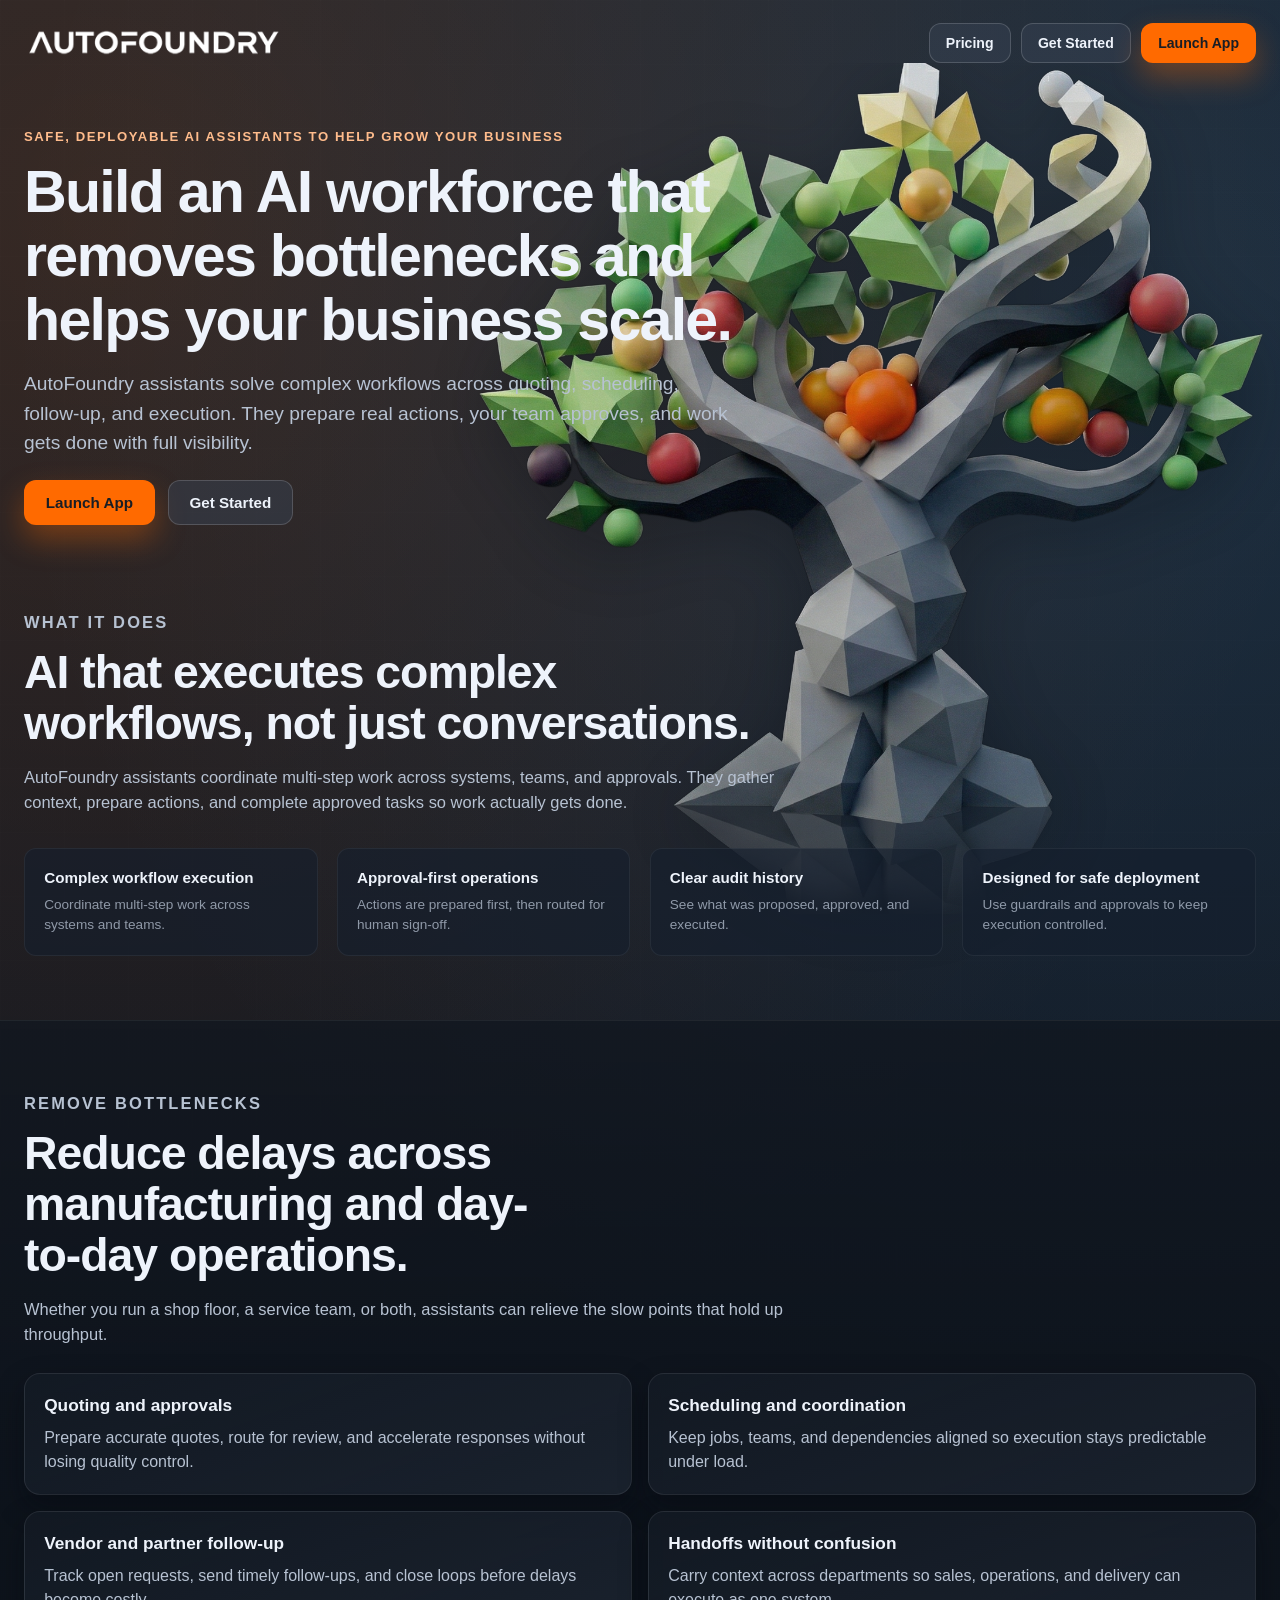
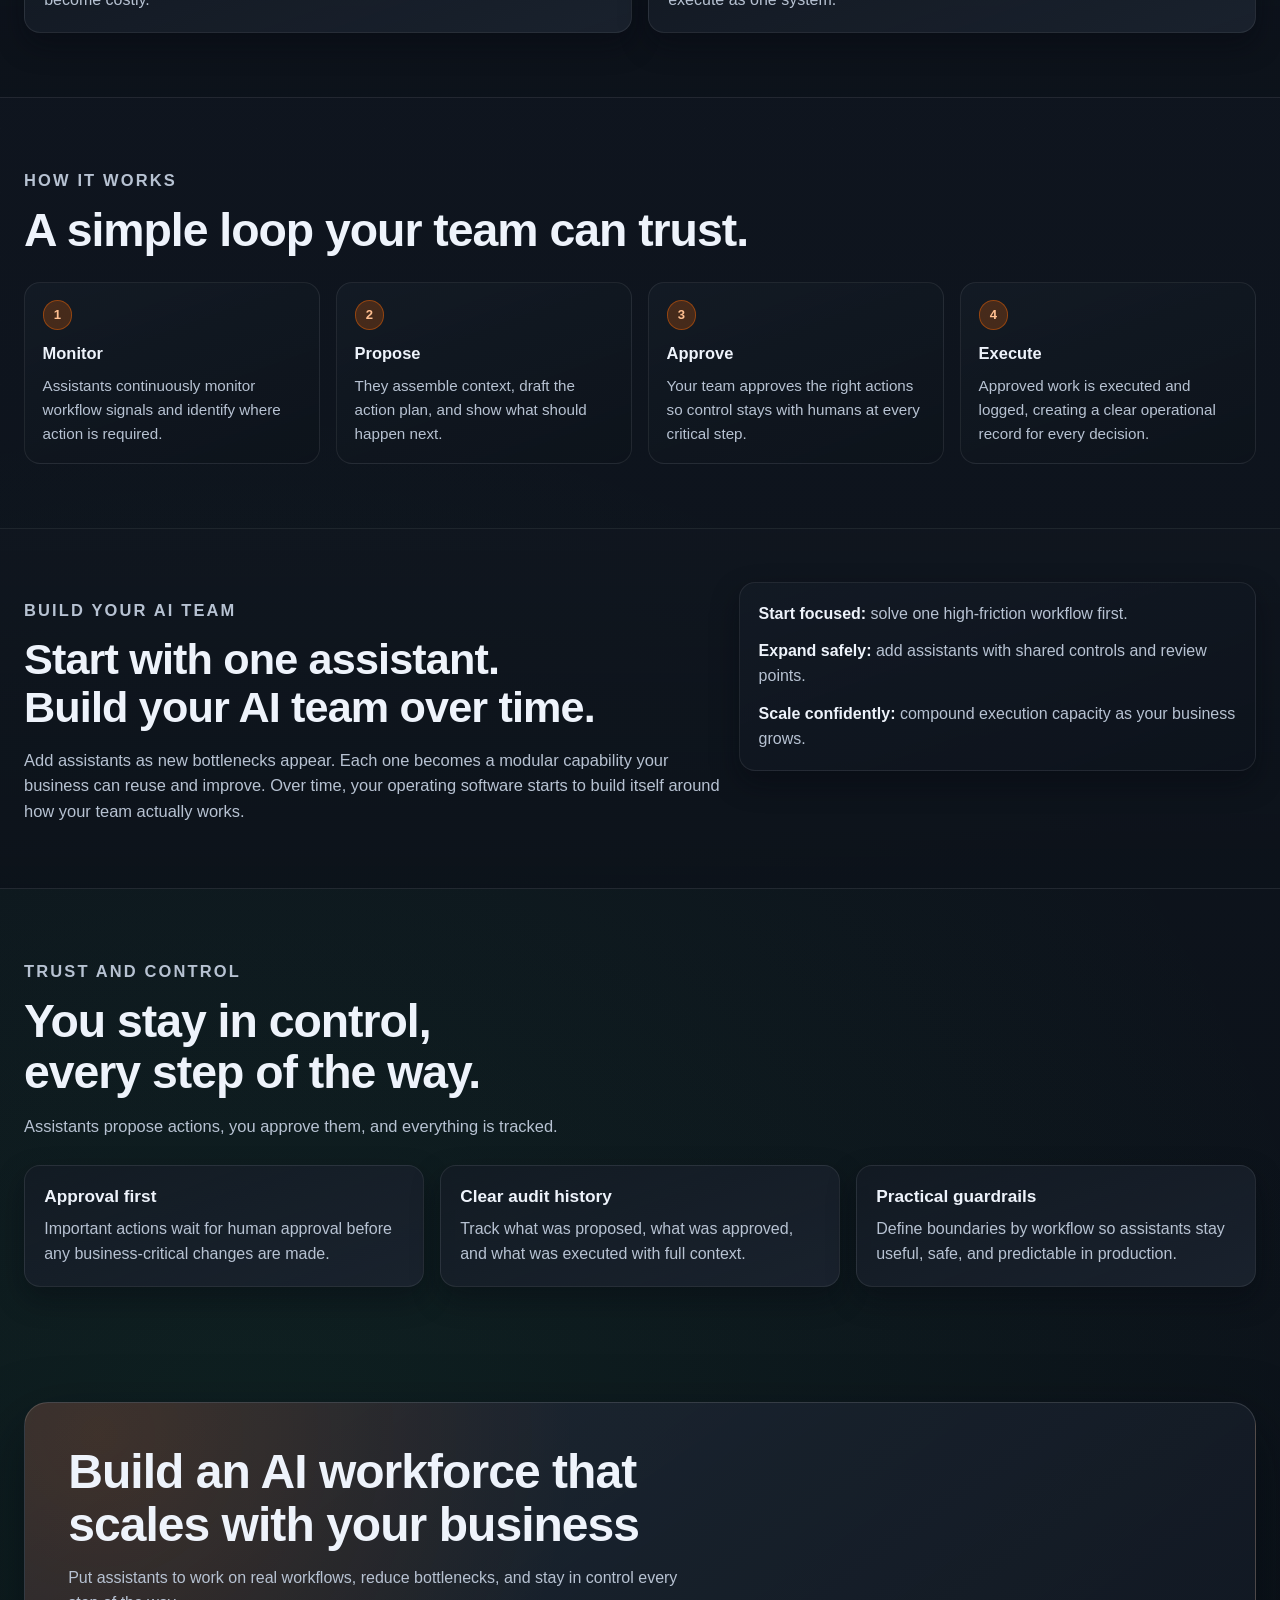
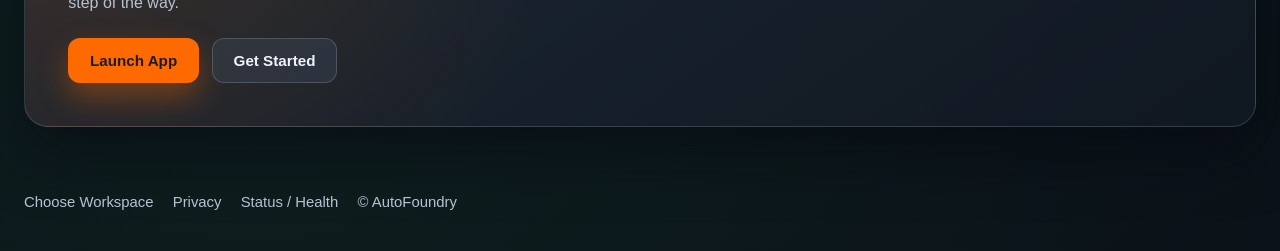
==== index.html @ 4c888286 "Initialize dedicated marketing site source repo from live docroot" ====
<!doctype html>
<html lang="en">
<head>
  <meta charset="utf-8">
  <meta name="viewport" content="width=device-width, initial-scale=1">
  <title>AutoFoundry | AI Assistants for Real Business Work</title>
  <meta name="description" content="Safe, deployable AI assistants that execute complex workflows, remove bottlenecks, and help your business scale.">
  <link rel="icon" href="/images/favicon.ico" type="image/x-icon" sizes="any">
  <link rel="stylesheet" href="/style.css">
</head>
<body>
  <div class="page" id="top">
    <header class="topbar wrap" aria-label="Primary">
      <a href="#top" class="brand" aria-label="AutoFoundry home">
        <img src="/images/AutoFoundry_WordMark_600px.png" alt="AutoFoundry" class="wordmark">
      </a>
      <nav class="top-actions" aria-label="Primary actions">
        <a class="btn btn-small btn-ghost" href="/pricing/">Pricing</a>
        <a class="btn btn-small btn-ghost" href="#how-it-works">Get Started</a>
        <a class="btn btn-small btn-primary" href="https://auth.autofoundry.ai/login?redirect=https://auth.autofoundry.ai/choose">Launch App</a>
      </nav>
    </header>

    <main>
      <div class="hero-shell">
        <section class="hero wrap">
          <div class="hero-inner">
            <div class="hero-left">
              <p class="hero-kicker">Safe, deployable AI Assistants to help grow your business</p>
              <h1>Build an AI workforce that removes bottlenecks and helps your business scale.</h1>
              <p class="hero-lede">AutoFoundry assistants solve complex workflows across quoting, scheduling, follow-up, and execution. They prepare real actions, your team approves, and work gets done with full visibility.</p>
              <div class="cta-row">
                <a class="btn btn-primary" href="https://auth.autofoundry.ai/login?redirect=https://auth.autofoundry.ai/choose">Launch App</a>
                <a class="btn btn-secondary" href="#what-it-does">Get Started</a>
              </div>
            </div>
          </div>
        </section>

        <section class="section section-split wrap" id="what-it-does">
          <div class="section-head">
            <p class="eyebrow">What It Does</p>
            <h2>AI that executes complex workflows, not just conversations.</h2>
            <p>AutoFoundry assistants coordinate multi-step work across systems, teams, and approvals. They gather context, prepare actions, and complete approved tasks so work actually gets done.</p>
          </div>
          <div class="feature-row">
            <article class="feature-tile">
              <h4>Complex workflow execution</h4>
              <p>Coordinate multi-step work across systems and teams.</p>
            </article>
            <article class="feature-tile">
              <h4>Approval-first operations</h4>
              <p>Actions are prepared first, then routed for human sign-off.</p>
            </article>
            <article class="feature-tile">
              <h4>Clear audit history</h4>
              <p>See what was proposed, approved, and executed.</p>
            </article>
            <article class="feature-tile">
              <h4>Designed for safe deployment</h4>
              <p>Use guardrails and approvals to keep execution controlled.</p>
            </article>
          </div>
        </section>
        <div class="hero-art-layer" aria-hidden="true">
          <img src="/images/AutoFoundry_Tree.png" alt="AutoFoundry Tree">
        </div>
      </div>

      <section class="section section-alt" id="bottlenecks">
        <div class="wrap">
          <div class="section-head">
            <p class="eyebrow">Remove Bottlenecks</p>
            <h2>Reduce delays across manufacturing and day-to-day operations.</h2>
            <p>Whether you run a shop floor, a service team, or both, assistants can relieve the slow points that hold up throughput.</p>
          </div>
          <div class="card-grid two-col">
            <article class="card">
              <h3>Quoting and approvals</h3>
              <p>Prepare accurate quotes, route for review, and accelerate responses without losing quality control.</p>
            </article>
            <article class="card">
              <h3>Scheduling and coordination</h3>
              <p>Keep jobs, teams, and dependencies aligned so execution stays predictable under load.</p>
            </article>
            <article class="card">
              <h3>Vendor and partner follow-up</h3>
              <p>Track open requests, send timely follow-ups, and close loops before delays become costly.</p>
            </article>
            <article class="card">
              <h3>Handoffs without confusion</h3>
              <p>Carry context across departments so sales, operations, and delivery can execute as one system.</p>
            </article>
          </div>
        </div>
      </section>

      <section class="section wrap" id="how-it-works">
        <div class="section-head">
          <p class="eyebrow">How It Works</p>
          <h2>A simple loop your team can trust.</h2>
        </div>
        <ol class="flow-grid" aria-label="AutoFoundry workflow loop">
          <li class="flow-step">
            <span class="flow-kicker">1</span>
            <h3>Monitor</h3>
            <p>Assistants continuously monitor workflow signals and identify where action is required.</p>
          </li>
          <li class="flow-step">
            <span class="flow-kicker">2</span>
            <h3>Propose</h3>
            <p>They assemble context, draft the action plan, and show what should happen next.</p>
          </li>
          <li class="flow-step">
            <span class="flow-kicker">3</span>
            <h3>Approve</h3>
            <p>Your team approves the right actions so control stays with humans at every critical step.</p>
          </li>
          <li class="flow-step">
            <span class="flow-kicker">4</span>
            <h3>Execute</h3>
            <p>Approved work is executed and logged, creating a clear operational record for every decision.</p>
          </li>
        </ol>
      </section>

      <section class="section section-alt" id="build-ai-team">
        <div class="wrap split-block">
          <div class="split-main">
            <p class="eyebrow">Build Your AI Team</p>
            <h2>Start with one assistant. Build your AI team over time.</h2>
            <p>Add assistants as new bottlenecks appear. Each one becomes a modular capability your business can reuse and improve. Over time, your operating software starts to build itself around how your team actually works.</p>
          </div>
          <div class="scale-points" aria-label="Scaling outcomes">
            <p><strong>Start focused:</strong> solve one high-friction workflow first.</p>
            <p><strong>Expand safely:</strong> add assistants with shared controls and review points.</p>
            <p><strong>Scale confidently:</strong> compound execution capacity as your business grows.</p>
          </div>
        </div>
      </section>

      <section class="section wrap" id="trust-control">
        <div class="section-head">
          <p class="eyebrow">Trust and Control</p>
          <h2>You stay in control, every step of the way.</h2>
          <p>Assistants propose actions, you approve them, and everything is tracked.</p>
        </div>
        <div class="card-grid three-col">
          <article class="card">
            <h3>Approval first</h3>
            <p>Important actions wait for human approval before any business-critical changes are made.</p>
          </article>
          <article class="card">
            <h3>Clear audit history</h3>
            <p>Track what was proposed, what was approved, and what was executed with full context.</p>
          </article>
          <article class="card">
            <h3>Practical guardrails</h3>
            <p>Define boundaries by workflow so assistants stay useful, safe, and predictable in production.</p>
          </article>
        </div>
      </section>

      <section class="final-cta wrap" id="launch">
        <h2>Build an AI workforce that scales with your business</h2>
        <p>Put assistants to work on real workflows, reduce bottlenecks, and stay in control every step of the way.</p>
        <div class="cta-row">
          <a class="btn btn-primary" href="https://auth.autofoundry.ai/login?redirect=https://auth.autofoundry.ai/choose">Launch App</a>
          <a class="btn btn-secondary" href="#what-it-does">Get Started</a>
        </div>
      </section>
    </main>

    <footer class="footer wrap" aria-label="Site footer">
      <a href="https://auth.autofoundry.ai/choose">Choose Workspace</a>
      <a href="#" title="Privacy policy coming soon">Privacy</a>
      <a href="#" title="Status page coming soon">Status / Health</a>
      <span>© AutoFoundry</span>
    </footer>
  </div>
</body>
</html>
---- style.css ----
:root {
  --bg-0: #0b1118;
  --bg-1: #0f151f;
  --bg-2: #18202b;
  --surface-1: rgba(20, 27, 37, 0.74);
  --surface-2: rgba(27, 35, 47, 0.9);
  --surface-alt: rgba(17, 23, 32, 0.92);
  --ink: #eef3fb;
  --muted: #b7c2d2;
  --line: rgba(255, 255, 255, 0.14);
  --line-soft: rgba(255, 255, 255, 0.08);
  --accent: #ff6a00;
  --accent-hover: #ff8229;
  --accent-soft: rgba(255, 106, 0, 0.22);
  --ok: #32d17c;
  --shadow-lg: 0 24px 60px rgba(4, 8, 14, 0.55);
  --shadow-md: 0 12px 28px rgba(4, 8, 14, 0.4);
  --radius-lg: 24px;
  --radius-md: 16px;
  --radius-sm: 12px;
}

* {
  box-sizing: border-box;
}

html {
  scroll-behavior: smooth;
}

body {
  margin: 0;
  color: var(--ink);
  font-family: "Inter", "Avenir Next", "Segoe UI", "Helvetica Neue", Arial, sans-serif;
  line-height: 1.55;
  min-height: 100vh;
  background:
    radial-gradient(circle at 8% 6%, rgba(255, 106, 0, 0.14), transparent 36%),
    radial-gradient(circle at 88% 10%, rgba(88, 185, 255, 0.12), transparent 34%),
    radial-gradient(circle at 20% 90%, rgba(50, 209, 124, 0.08), transparent 34%),
    linear-gradient(180deg, var(--bg-2) 0%, var(--bg-1) 45%, var(--bg-0) 100%);
}

.page {
  position: relative;
  overflow: hidden;
}

.page::before {
  content: "";
  position: absolute;
  inset: 0;
  background-image:
    linear-gradient(rgba(255, 255, 255, 0.02) 1px, transparent 1px),
    linear-gradient(90deg, rgba(255, 255, 255, 0.02) 1px, transparent 1px);
  background-size: 64px 64px;
  mask-image: linear-gradient(180deg, rgba(0, 0, 0, 0.45), rgba(0, 0, 0, 0.06));
  pointer-events: none;
}

.wrap {
  width: min(1240px, calc(100% - 3rem));
  margin: 0 auto;
  position: relative;
  z-index: 1;
}

main {
  position: relative;
}

.hero-shell {
  position: relative;
  overflow: hidden;
}

.topbar {
  display: flex;
  align-items: center;
  justify-content: space-between;
  gap: 1rem;
  padding-top: 1.4rem;
}

.brand {
  display: inline-flex;
  align-items: center;
}

.wordmark {
  width: clamp(180px, 25vw, 260px);
  height: auto;
}

.top-actions {
  display: flex;
  align-items: center;
  gap: 0.65rem;
}

.hero {
  padding-top: clamp(2.2rem, 5.8vw, 4rem);
  padding-bottom: clamp(1.25rem, 2.8vw, 2.1rem);
}

.hero-inner {
  display: block;
}

.hero-left {
  min-width: 0;
  max-width: 740px;
  position: relative;
  z-index: 2;
}

.hero-kicker {
  margin: 0;
  font-size: 0.82rem;
  letter-spacing: 0.12em;
  text-transform: uppercase;
  font-weight: 600;
  color: #ffbc8c;
}

.hero h1 {
  margin: 0.8rem 0 0;
  font-size: clamp(2rem, 5.2vw, 3.7rem);
  line-height: 1.08;
  letter-spacing: -0.03em;
  max-width: 26ch;
  text-wrap: balance;
}

.hero-lede {
  margin: 1.05rem 0 0;
  color: var(--muted);
  font-size: clamp(1.02rem, 1.7vw, 1.2rem);
  max-width: 66ch;
}

.cta-row {
  margin-top: 1.35rem;
  display: flex;
  flex-wrap: wrap;
  gap: 0.8rem;
}

.btn {
  display: inline-flex;
  align-items: center;
  justify-content: center;
  min-height: 2.85rem;
  padding: 0 1.3rem;
  border-radius: var(--radius-sm);
  border: 1px solid transparent;
  text-decoration: none;
  font-weight: 600;
  font-size: 0.95rem;
  line-height: 1;
  white-space: nowrap;
  transition: transform 0.2s ease, box-shadow 0.2s ease, border-color 0.2s ease, background 0.2s ease;
}

.btn:focus-visible {
  outline: 2px solid rgba(255, 176, 32, 0.95);
  outline-offset: 2px;
}

.btn-small {
  min-height: 2.5rem;
  padding: 0 1rem;
  font-size: 0.88rem;
}

.btn-primary {
  background: var(--accent);
  color: #181d24;
  box-shadow: 0 14px 30px rgba(255, 106, 0, 0.35);
}

.btn-primary:hover {
  transform: translateY(-1px);
  background: var(--accent-hover);
  box-shadow: 0 16px 34px rgba(255, 106, 0, 0.43);
}

.btn-secondary,
.btn-ghost {
  color: var(--ink);
  background: rgba(57, 68, 86, 0.46);
  border-color: rgba(255, 255, 255, 0.16);
}

.btn-secondary:hover,
.btn-ghost:hover {
  transform: translateY(-1px);
  border-color: rgba(255, 106, 0, 0.62);
  background: rgba(66, 79, 99, 0.54);
}

.hero-art-layer {
  position: absolute;
  top: -0.75rem;
  right: -100px;
  width: 980px; /* frozen size */
  z-index: 0;
  pointer-events: none;
}

.hero-art-layer img {
  width: 100%;
  height: auto;
  display: block;
  opacity: 0.88;
  filter: drop-shadow(0 16px 34px rgba(4, 8, 14, 0.34));
}

.section {
  padding-top: clamp(2rem, 4.2vw, 3.4rem);
  padding-bottom: clamp(2.3rem, 5vw, 4.2rem);
}

#what-it-does.section {
  padding-top: clamp(1.4rem, 2.8vw, 2.2rem);
}

.section-split {
  position: relative;
  z-index: 2;
}

.feature-row {
  display: grid;
  grid-template-columns: repeat(4, minmax(0, 1fr));
  gap: 1.2rem;
  margin-top: 2rem;
}

.feature-tile {
  padding: 1.2rem;
  border-radius: 12px;
  background: rgba(20, 30, 45, 0.6);
  border: 1px solid rgba(255, 255, 255, 0.06);
}

.feature-tile h4 {
  margin: 0;
  font-size: 0.95rem;
  line-height: 1.35;
}

.feature-tile p {
  margin: 0.4rem 0 0;
  color: var(--muted);
  font-size: 0.85rem;
  line-height: 1.5;
  opacity: 0.75;
}

.section-alt {
  background: linear-gradient(180deg, rgba(16, 22, 31, 0.74), rgba(12, 18, 26, 0.9));
  border-top: 1px solid var(--line-soft);
  border-bottom: 1px solid var(--line-soft);
}

.section-head {
  max-width: 760px;
}

.eyebrow {
  margin: 0;
  text-transform: uppercase;
  letter-spacing: 0.13em;
  font-size: 0.78rem;
  font-weight: 600;
  color: #ffb47d;
}

.section-head h2 {
  margin: 0.7rem 0 0;
  font-size: clamp(1.8rem, 4.5vw, 2.9rem);
  line-height: 1.1;
  letter-spacing: -0.022em;
  text-wrap: balance;
}

.section-head p {
  margin: 1rem 0 0;
  color: var(--muted);
  font-size: 1.03rem;
}

.card-grid {
  margin-top: 1.6rem;
  display: grid;
  gap: 1rem;
}

.three-col {
  grid-template-columns: repeat(3, minmax(0, 1fr));
}

.two-col {
  grid-template-columns: repeat(2, minmax(0, 1fr));
}

.card {
  background: linear-gradient(160deg, var(--surface-1), var(--surface-2));
  border: 1px solid var(--line-soft);
  border-radius: var(--radius-md);
  padding: 1.2rem;
  box-shadow: var(--shadow-md);
}

.card h3 {
  margin: 0;
  font-size: 1.08rem;
  line-height: 1.3;
}

.card p {
  margin: 0.6rem 0 0;
  color: var(--muted);
}

.flow-grid {
  list-style: none;
  margin: 1.6rem 0 0;
  padding: 0;
  display: grid;
  gap: 1rem;
  grid-template-columns: repeat(4, minmax(0, 1fr));
}

.flow-step {
  background: linear-gradient(160deg, rgba(20, 28, 38, 0.82), rgba(13, 19, 27, 0.96));
  border: 1px solid var(--line-soft);
  border-radius: var(--radius-md);
  padding: 1.1rem;
}

.flow-kicker {
  width: 1.85rem;
  height: 1.85rem;
  border-radius: 999px;
  display: inline-flex;
  align-items: center;
  justify-content: center;
  background: var(--accent-soft);
  border: 1px solid rgba(255, 106, 0, 0.42);
  color: #ffbf91;
  font-size: 0.82rem;
  font-weight: 700;
}

.flow-step h3 {
  margin: 0.7rem 0 0;
  font-size: 1.03rem;
}

.flow-step p {
  margin: 0.5rem 0 0;
  color: var(--muted);
  font-size: 0.95rem;
}

.split-block {
  display: grid;
  grid-template-columns: 1.15fr 0.85fr;
  gap: 1rem;
  align-items: start;
}

.split-main h2 {
  margin: 0.68rem 0 0;
  font-size: clamp(1.8rem, 4vw, 2.7rem);
  line-height: 1.12;
  letter-spacing: -0.02em;
  text-wrap: balance;
}

.split-main p {
  margin: 1rem 0 0;
  color: var(--muted);
  font-size: 1.03rem;
}

.scale-points {
  background: linear-gradient(160deg, rgba(20, 27, 38, 0.8), rgba(13, 19, 28, 0.96));
  border: 1px solid var(--line-soft);
  border-radius: var(--radius-md);
  padding: 1.15rem;
  box-shadow: var(--shadow-md);
}

.scale-points p {
  margin: 0;
  color: var(--muted);
}

.scale-points p + p {
  margin-top: 0.8rem;
}

.scale-points strong {
  color: var(--ink);
}

.final-cta {
  margin-top: clamp(2rem, 5vw, 3.2rem);
  margin-bottom: clamp(2.5rem, 5vw, 4rem);
  padding: clamp(1.8rem, 4vw, 2.7rem);
  border: 1px solid var(--line);
  border-radius: var(--radius-lg);
  background:
    radial-gradient(circle at 6% 10%, rgba(255, 106, 0, 0.15), transparent 40%),
    linear-gradient(145deg, rgba(34, 44, 58, 0.8), rgba(17, 24, 34, 0.94));
  box-shadow: var(--shadow-lg);
}

.final-cta h2 {
  margin: 0;
  font-size: clamp(1.9rem, 4.5vw, 3rem);
  line-height: 1.1;
  letter-spacing: -0.02em;
  max-width: 24ch;
}

.final-cta p {
  margin: 0.9rem 0 0;
  color: var(--muted);
  max-width: 70ch;
}

.footer {
  display: flex;
  flex-wrap: wrap;
  gap: 0.9rem 1.2rem;
  align-items: center;
  color: var(--muted);
  font-size: 0.93rem;
  padding-bottom: 2.3rem;
}

.footer a {
  color: var(--muted);
  text-decoration: none;
}

.footer a:hover {
  color: var(--ink);
}

/* Auth Login */
.auth-login-page {
  min-height: 100vh;
  background:
    radial-gradient(circle at 12% 10%, rgba(255, 106, 0, 0.16), transparent 40%),
    radial-gradient(circle at 88% 8%, rgba(88, 185, 255, 0.13), transparent 34%),
    radial-gradient(circle at 24% 88%, rgba(50, 209, 124, 0.08), transparent 34%),
    linear-gradient(180deg, var(--bg-2) 0%, var(--bg-1) 44%, var(--bg-0) 100%);
}

.auth-login-shell {
  min-height: 100vh;
  display: grid;
  place-items: center;
  padding: clamp(1.25rem, 3vw, 2.2rem);
  position: relative;
  isolation: isolate;
  overflow: hidden;
}

.auth-login-shell::before {
  content: "";
  position: absolute;
  top: -12px;
  left: 50%;
  width: 1000px;
  height: 1000px;
  margin-left: 60px;
  background: url("/images/AutoFoundry_Tree.png") center/contain no-repeat;
  z-index: 0;
  pointer-events: none;
}

.auth-login-card {
  width: min(100%, 500px);
  border-radius: 20px;
  border: 1px solid var(--line);
  background: linear-gradient(155deg, rgba(34, 45, 60, 0.66), rgba(17, 24, 34, 0.84));
  backdrop-filter: blur(6px);
  box-shadow: var(--shadow-lg);
  padding: clamp(1.3rem, 3.5vw, 2rem);
  position: relative;
  z-index: 1;
}

.auth-login-brand {
  margin-bottom: 0.65rem;
}

.auth-login-wordmark {
  display: block;
  width: clamp(190px, 44vw, 300px);
  height: auto;
}

.auth-login-kicker {
  margin: 0 0 1.35rem;
  color: #ffc293;
  font-size: 0.78rem;
  letter-spacing: 0.12em;
  text-transform: uppercase;
  font-weight: 600;
}

.auth-login-title {
  margin: 0;
  font-size: clamp(1.7rem, 4.2vw, 2.15rem);
  line-height: 1.12;
  letter-spacing: -0.02em;
}

.auth-login-helper {
  margin: 0.75rem 0 0;
  color: var(--muted);
  font-size: 0.95rem;
}

.auth-login-banner {
  margin-top: 0.95rem;
  border-radius: 12px;
  border: 1px solid rgba(255, 93, 93, 0.45);
  background: rgba(89, 21, 21, 0.34);
  color: #ffd6d6;
  padding: 0.75rem 0.85rem;
  display: grid;
  gap: 0.15rem;
  font-size: 0.92rem;
}

.auth-login-form {
  margin-top: 1rem;
}

.auth-login-form label {
  display: block;
  margin-top: 0.72rem;
  margin-bottom: 0.35rem;
  color: var(--ink);
  font-size: 0.9rem;
  font-weight: 600;
}

.auth-login-form input {
  width: 100%;
  border-radius: 12px;
  border: 1px solid var(--line-soft);
  background: #0f1824;
  color: var(--ink);
  padding: 0.78rem 0.86rem;
  font-size: 0.98rem;
}

.auth-login-form input#password {
  margin-bottom: 0.95rem;
}

.auth-login-form input:focus-visible {
  outline: 2px solid rgba(255, 160, 96, 0.95);
  outline-offset: 1px;
  border-color: rgba(255, 106, 0, 0.55);
}

.auth-login-form button {
  width: 100%;
  margin-top: 1rem;
  min-height: 2.85rem;
  border-radius: 12px;
  border: 1px solid transparent;
  background: var(--accent);
  color: #161b22;
  font-weight: 700;
  font-size: 0.96rem;
  cursor: pointer;
  box-shadow: 0 14px 30px rgba(255, 106, 0, 0.35);
  transition: transform 0.2s ease, box-shadow 0.2s ease, background 0.2s ease;
}

.auth-login-form button:hover {
  background: var(--accent-hover);
  transform: translateY(-1px);
  box-shadow: 0 16px 34px rgba(255, 106, 0, 0.42);
}

.auth-login-form button:focus-visible {
  outline: 2px solid rgba(255, 176, 32, 0.95);
  outline-offset: 2px;
}

.auth-login-footer {
  margin-top: 0.95rem;
  display: flex;
  flex-wrap: wrap;
  gap: 0.5rem 0.9rem;
  align-items: center;
  color: var(--muted);
  font-size: 0.88rem;
}

.auth-login-footer a {
  color: var(--muted);
  text-decoration: none;
}

.auth-login-footer a:hover {
  color: var(--ink);
}

.auth-login-redirect {
  margin-left: auto;
  font-family: "IBM Plex Mono", "SFMono-Regular", Menlo, Consolas, monospace;
  font-size: 0.76rem;
  color: #9eabc0;
}

@media (max-width: 1080px) {
  .three-col,
  .flow-grid {
    grid-template-columns: repeat(2, minmax(0, 1fr));
  }

  .split-block {
    grid-template-columns: 1fr;
  }
}

@media (max-width: 1200px) {
  .hero-inner {
    padding-right: 180px;
  }

  .hero-left {
    max-width: 600px;
  }

  .hero-art-layer {
    right: -320px;
  }
}

@media (max-width: 980px) {
  .hero-inner {
    padding-right: 80px;
  }

  .hero-left {
    max-width: 540px;
  }

  .hero-art-layer {
    right: -520px;
  }

  .feature-row {
    grid-template-columns: 1fr 1fr;
  }
}

@media (max-width: 760px) {
  .hero-inner {
    padding-right: 0;
  }

  .hero-left {
    max-width: 100%;
  }

  .hero-art-layer {
    right: -740px;
  }

  .wrap {
    width: calc(100% - 2rem);
  }

  .topbar {
    padding-top: 1rem;
    align-items: flex-start;
    flex-direction: column;
  }

  .top-actions {
    width: 100%;
    justify-content: flex-start;
    flex-wrap: wrap;
  }

  .hero {
    padding-top: 1.8rem;
    padding-bottom: 1.5rem;
  }

  .hero h1 {
    max-width: 18ch;
  }

  .feature-row {
    grid-template-columns: 1fr;
  }
}

@media (max-width: 600px) {
  .feature-row {
    grid-template-columns: 1fr;
  }

  .auth-login-card {
    width: min(100%, 460px);
  }

  .auth-login-redirect {
    margin-left: 0;
    width: 100%;
  }

  .btn-small {
    min-height: 2.75rem;
    font-size: 0.92rem;
  }

  .two-col,
  .three-col,
  .flow-grid {
    grid-template-columns: 1fr;
  }

  .btn-primary,
  .btn-secondary {
    width: 100%;
  }

  .top-actions .btn-small {
    width: 100%;
  }
}

/* Pricing Page */
.pricing-page .pricing-hero .hero-inner {
  padding-right: 0;
}

.pricing-page .pricing-hero .hero-left {
  max-width: 920px;
}

.pricing-support-line {
  margin: 0.8rem 0 0;
  color: var(--muted);
  font-size: 0.98rem;
}

.pricing-page .top-actions .is-current {
  border-color: rgba(255, 106, 0, 0.62);
  background: rgba(66, 79, 99, 0.54);
}

.pricing-grid {
  grid-template-columns: repeat(3, minmax(0, 1fr));
}

.package-card {
  display: flex;
  flex-direction: column;
}

.package-meta {
  margin: 0.75rem 0 0;
  font-size: 0.92rem;
}

.package-cta {
  margin-top: 1rem;
  align-self: flex-start;
}

.pricing-visual-shell {
  margin-top: 1.6rem;
  display: grid;
  grid-template-columns: 1.2fr 0.8fr;
  gap: 1rem;
  align-items: stretch;
}

.pricing-visual-placeholder {
  min-height: 320px;
  border: 1px dashed rgba(255, 255, 255, 0.24);
  border-radius: var(--radius-md);
  background: linear-gradient(160deg, rgba(20, 28, 38, 0.82), rgba(13, 19, 27, 0.96));
  display: grid;
  place-content: center;
  gap: 0.35rem;
  padding: 1.2rem;
  text-align: center;
  color: var(--muted);
}

.pricing-visual-placeholder p {
  margin: 0;
}

.pricing-cta-row {
  margin-top: 1.2rem;
}

.factor-grid {
  grid-template-columns: repeat(3, minmax(0, 1fr));
}

.factor-card {
  min-height: 90px;
}

.factor-card h3 {
  font-size: 0.98rem;
}

@media (max-width: 1080px) {
  .pricing-grid,
  .factor-grid {
    grid-template-columns: repeat(2, minmax(0, 1fr));
  }

  .pricing-visual-shell {
    grid-template-columns: 1fr;
  }
}

@media (max-width: 760px) {
  .pricing-page .pricing-hero .hero-left {
    max-width: 100%;
  }
}

@media (max-width: 600px) {
  .pricing-grid,
  .factor-grid {
    grid-template-columns: 1fr;
  }

  .package-cta {
    width: 100%;
  }
}

/* Pricing Team Media Layout */
.pricing-team-layout {
  display: grid;
  grid-template-columns: minmax(260px, 0.8fr) minmax(0, 1.2fr);
  gap: 1.1rem;
  align-items: start;
}

.pricing-team-media {
  position: sticky;
  top: 1rem;
}

.pricing-team-image-frame {
  padding: 0.7rem;
}

.pricing-team-image {
  display: block;
  width: 100%;
  height: auto;
  border-radius: var(--radius-sm);
  object-fit: contain;
}

.pricing-team-content .section-head {
  max-width: 100%;
}

@media (max-width: 1080px) {
  .pricing-team-layout {
    grid-template-columns: 1fr;
  }

  .pricing-team-media {
    position: static;
  }
}
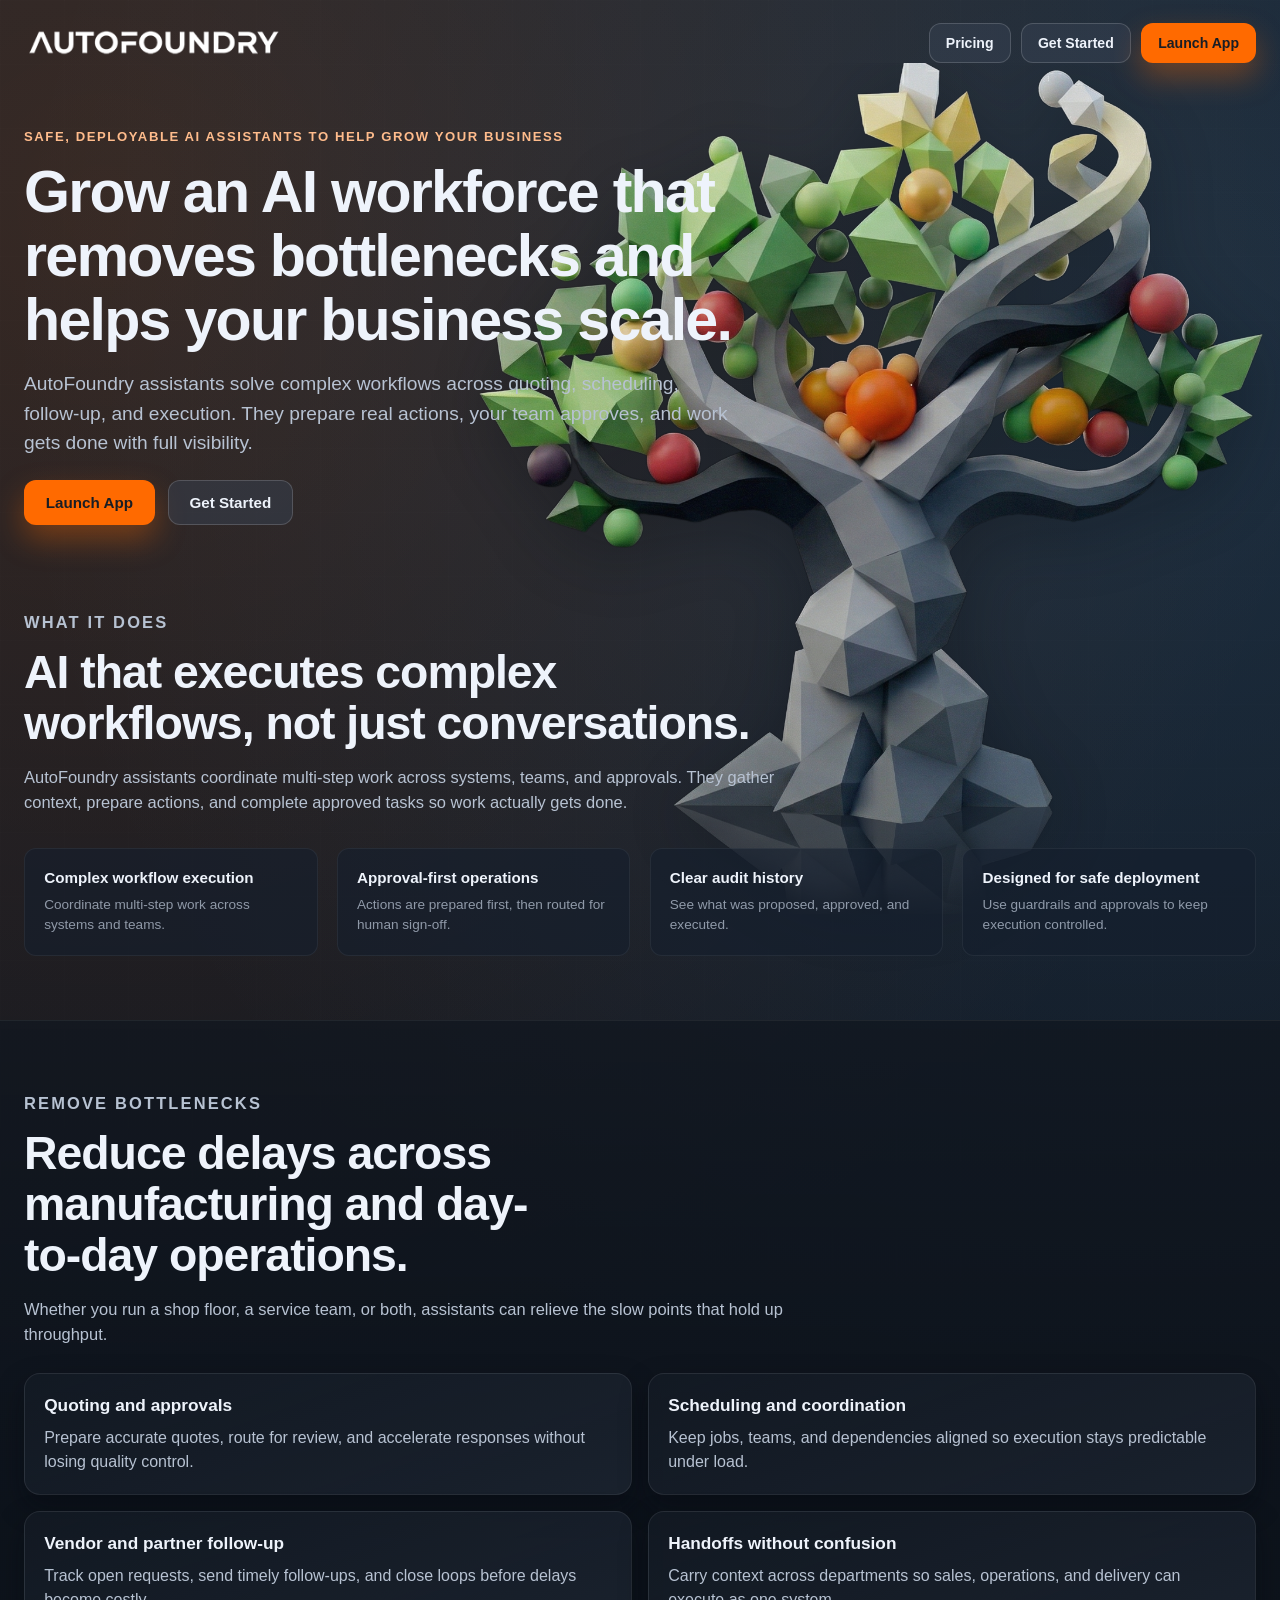
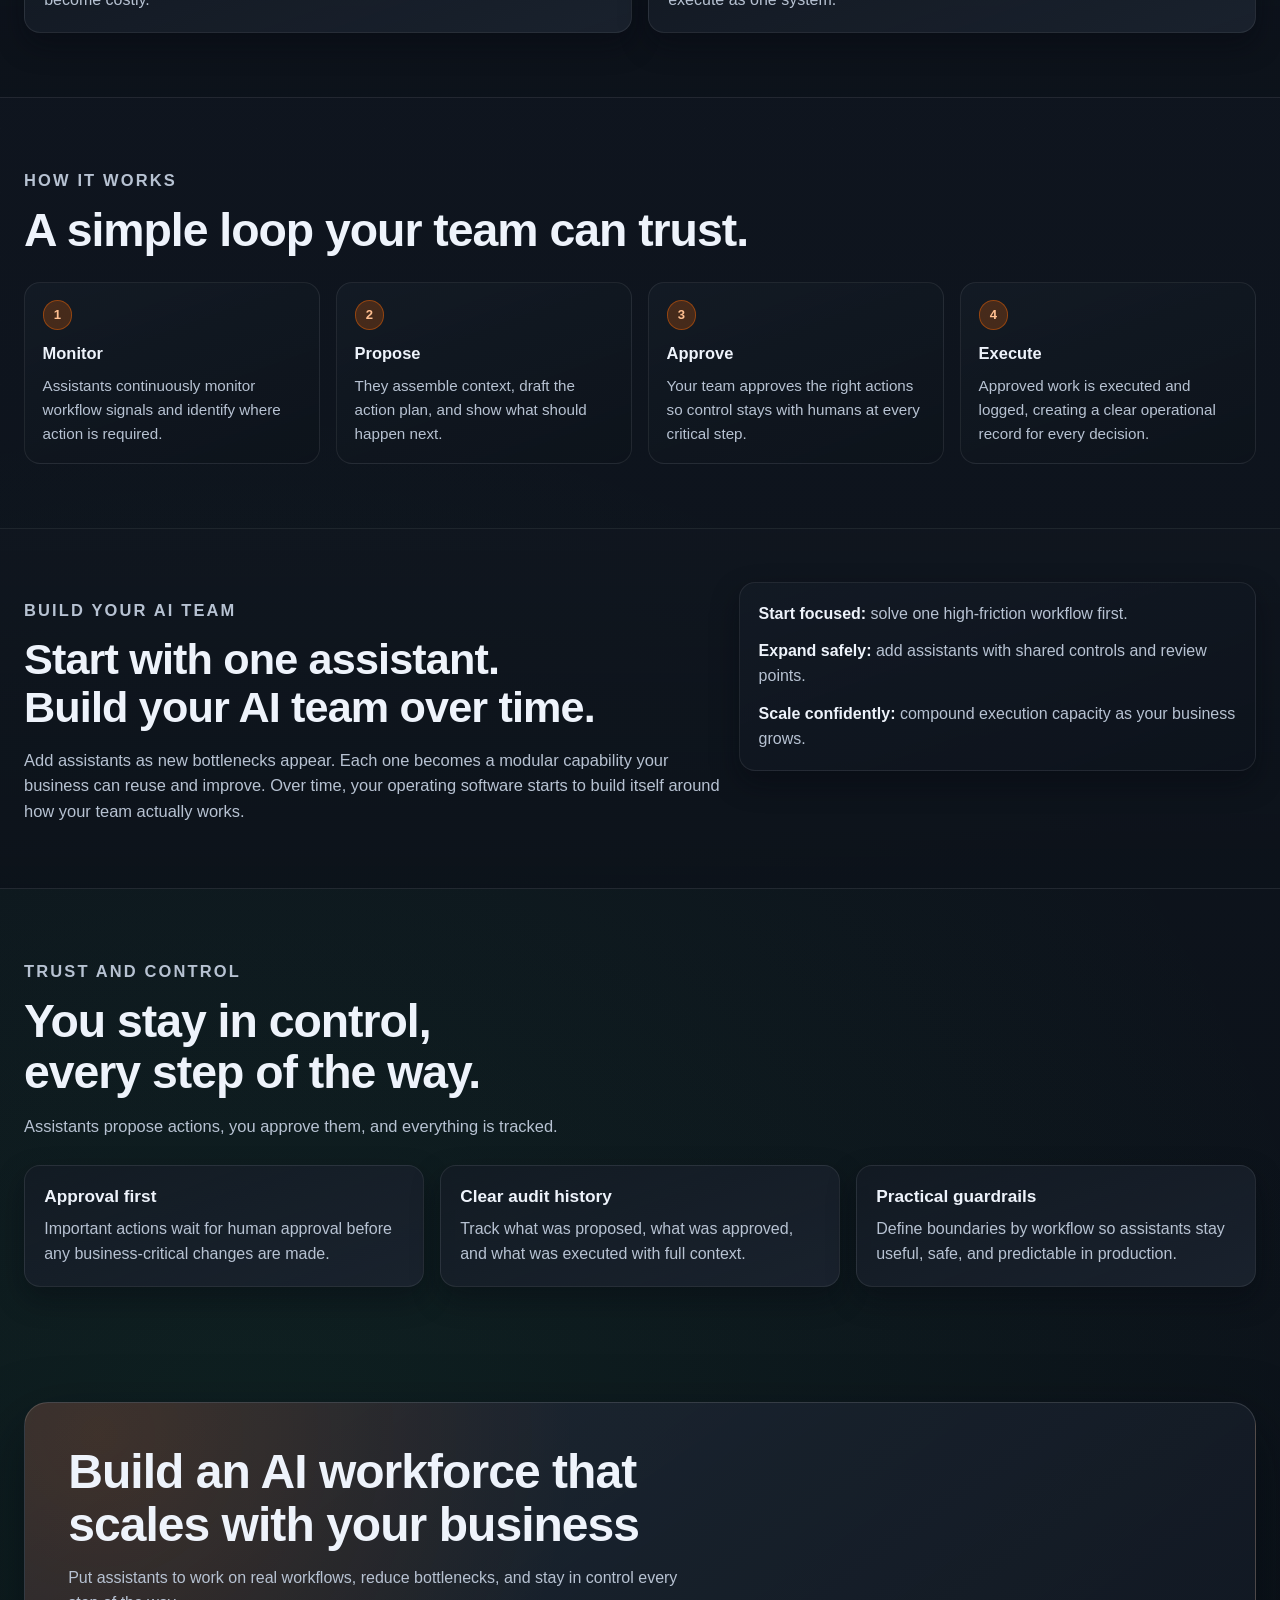
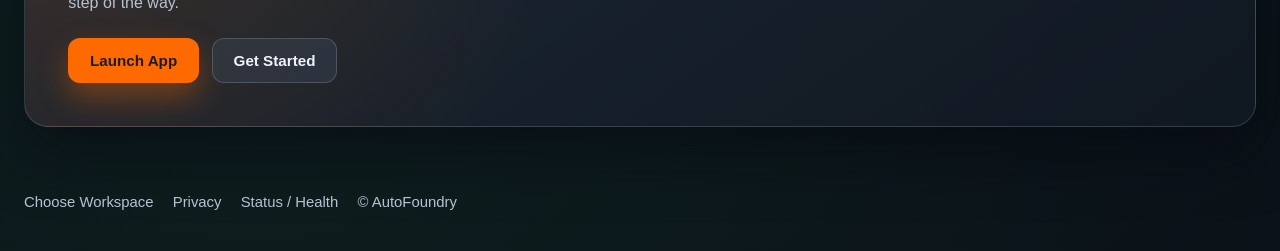
==== commit 27b0c7cd: "Update homepage and pricing copy and reuse tree art" ====
--- a/index.html
+++ b/index.html
@@ -27,7 +27,7 @@
           <div class="hero-inner">
             <div class="hero-left">
               <p class="hero-kicker">Safe, deployable AI Assistants to help grow your business</p>
-              <h1>Build an AI workforce that removes bottlenecks and helps your business scale.</h1>
+              <h1>Grow an AI workforce that removes bottlenecks and helps your business scale.</h1>
               <p class="hero-lede">AutoFoundry assistants solve complex workflows across quoting, scheduling, follow-up, and execution. They prepare real actions, your team approves, and work gets done with full visibility.</p>
               <div class="cta-row">
                 <a class="btn btn-primary" href="https://auth.autofoundry.ai/login?redirect=https://auth.autofoundry.ai/choose">Launch App</a>
--- a/style.css
+++ b/style.css
@@ -756,6 +756,15 @@
   max-width: 920px;
 }
 
+.pricing-page .hero-kicker {
+  max-width: 62ch;
+  line-height: 1.5;
+}
+
+.pricing-page .pricing-hero-art {
+  right: -340px;
+}
+
 .pricing-support-line {
   margin: 0.8rem 0 0;
   color: var(--muted);
@@ -842,6 +851,10 @@
   .pricing-page .pricing-hero .hero-left {
     max-width: 100%;
   }
+
+  .pricing-page .pricing-hero-art {
+    right: -760px;
+  }
 }
 
 @media (max-width: 600px) {
